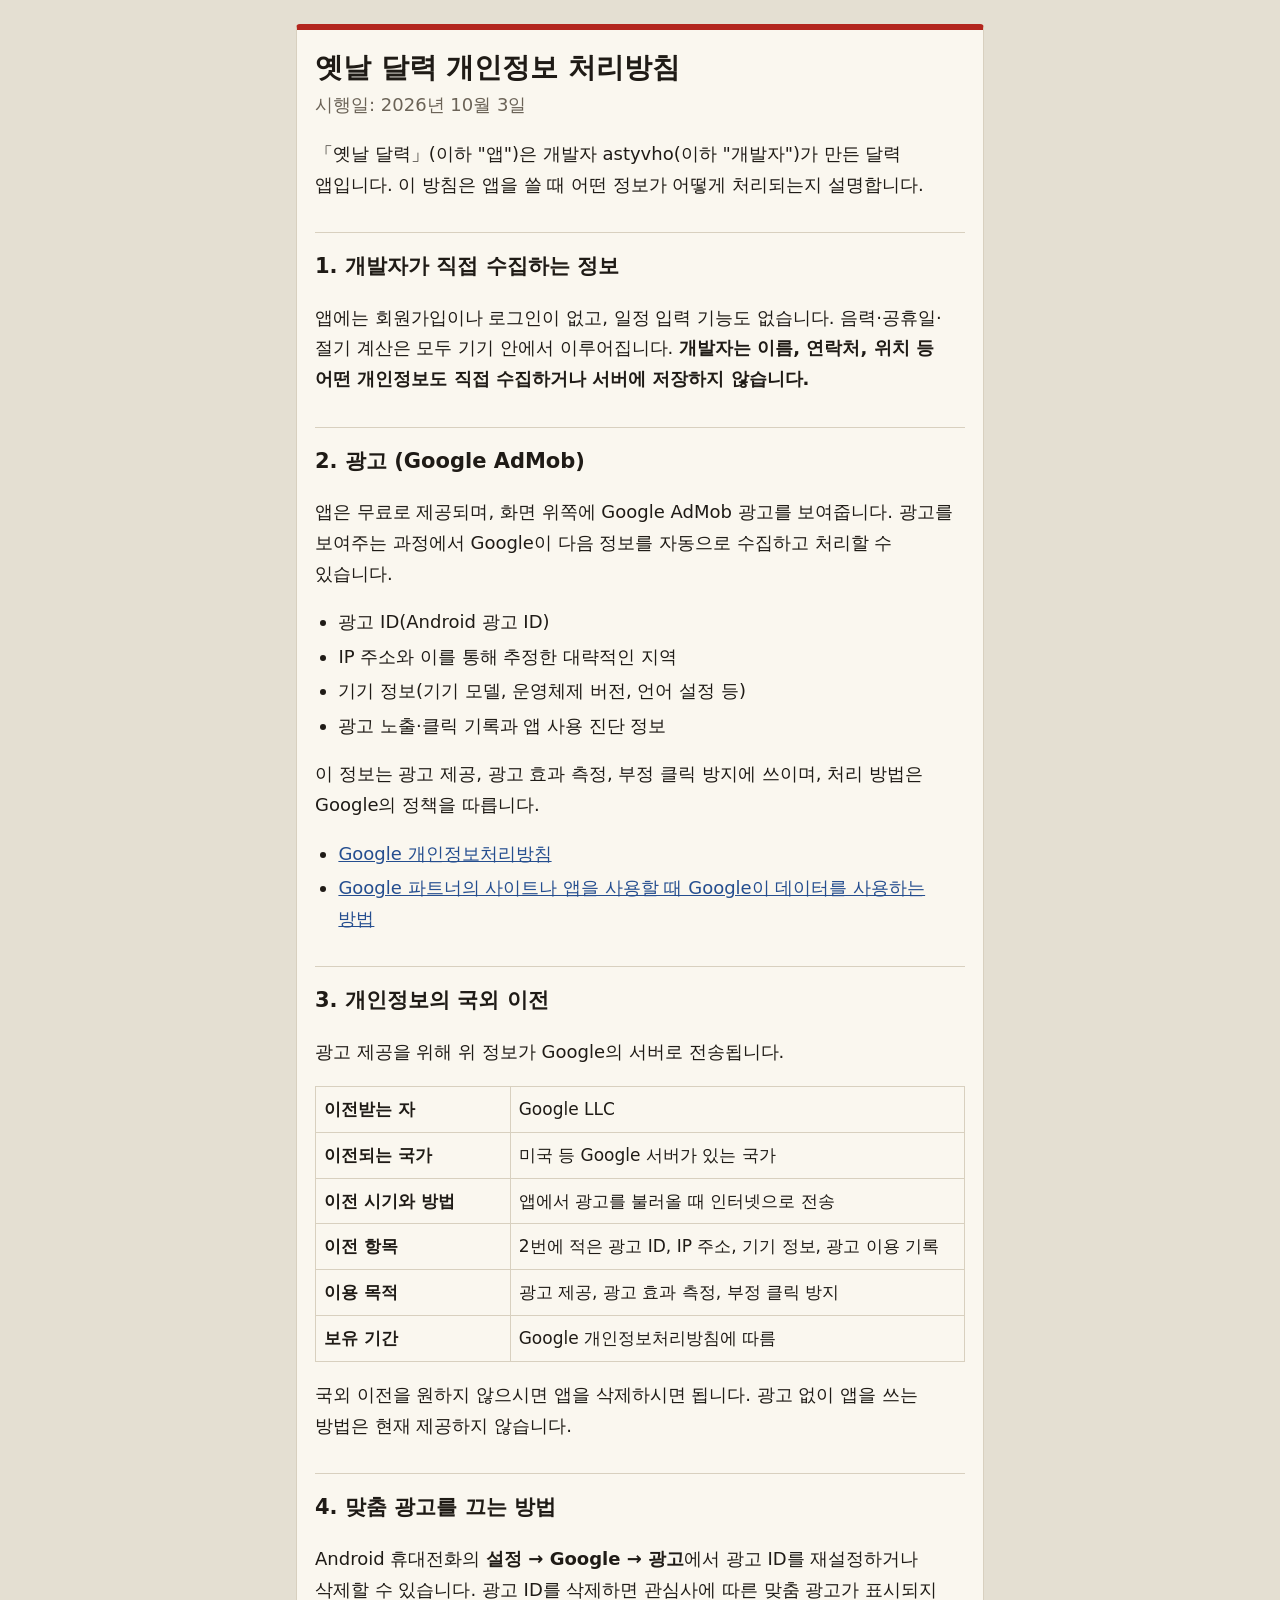
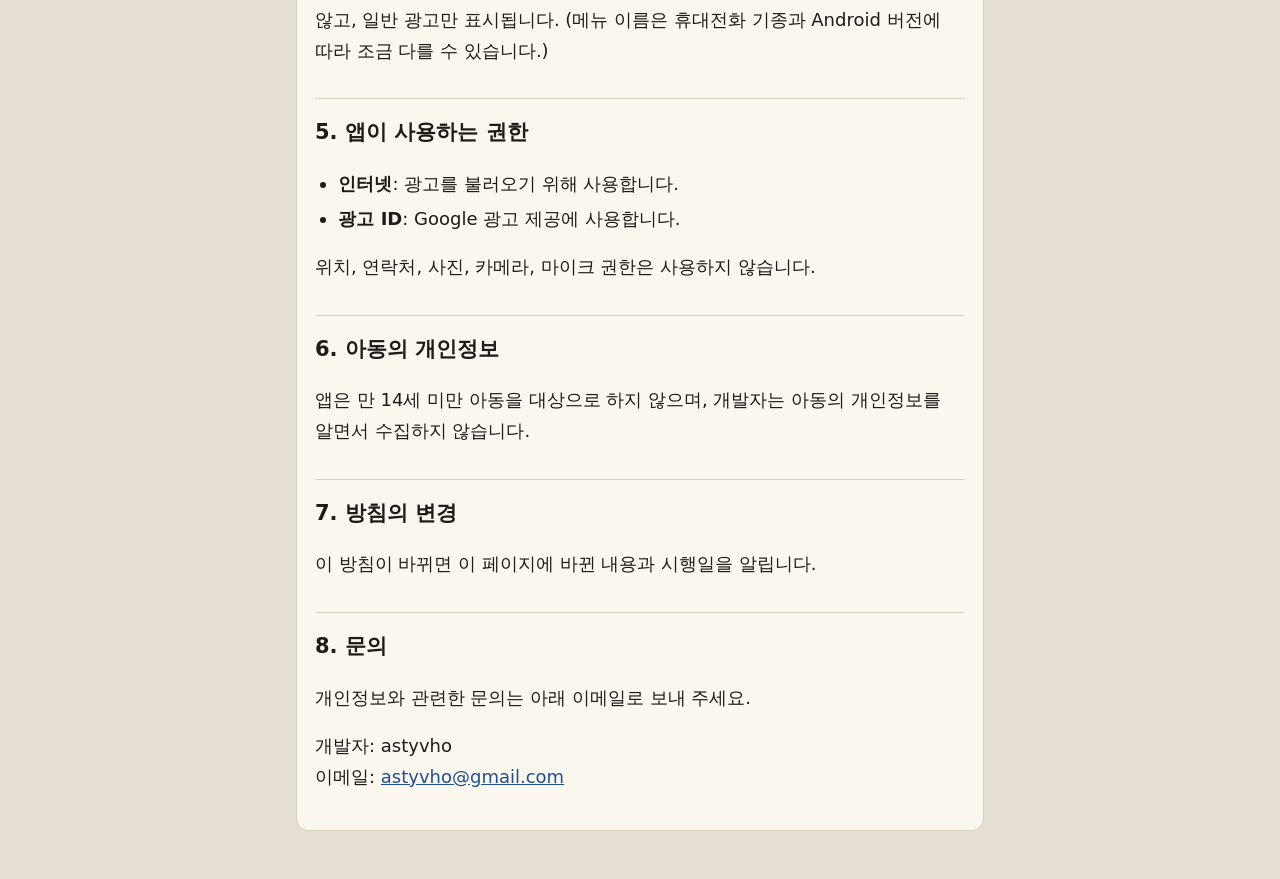
==== old-calendar/privacy.html @ 9ac1f3a6 "옛날 달력 개인정보 처리방침과 app-ads.txt 추가 Co-Authored-By: Claude Opus 5.5 <noreply@anthropic.com>" ====
<!DOCTYPE html>
<html lang="ko">
<head>
<meta charset="utf-8">
<meta name="viewport" content="width=device-width, initial-scale=1">
<title>옛날 달력 개인정보 처리방침</title>
<link rel="stylesheet" href="/style.css">
</head>
<body>
<main>
<div class="sheet">
<h1>옛날 달력 개인정보 처리방침</h1>
<p class="meta">시행일: 2026년 10월 3일</p>

<p>「옛날 달력」(이하 "앱")은 개발자 astyvho(이하 "개발자")가 만든 달력 앱입니다. 이 방침은 앱을 쓸 때 어떤 정보가 어떻게 처리되는지 설명합니다.</p>

<h2>1. 개발자가 직접 수집하는 정보</h2>
<p>앱에는 회원가입이나 로그인이 없고, 일정 입력 기능도 없습니다. 음력·공휴일·절기 계산은 모두 기기 안에서 이루어집니다. <strong>개발자는 이름, 연락처, 위치 등 어떤 개인정보도 직접 수집하거나 서버에 저장하지 않습니다.</strong></p>

<h2>2. 광고 (Google AdMob)</h2>
<p>앱은 무료로 제공되며, 화면 위쪽에 Google AdMob 광고를 보여줍니다. 광고를 보여주는 과정에서 Google이 다음 정보를 자동으로 수집하고 처리할 수 있습니다.</p>
<ul>
<li>광고 ID(Android 광고 ID)</li>
<li>IP 주소와 이를 통해 추정한 대략적인 지역</li>
<li>기기 정보(기기 모델, 운영체제 버전, 언어 설정 등)</li>
<li>광고 노출·클릭 기록과 앱 사용 진단 정보</li>
</ul>
<p>이 정보는 광고 제공, 광고 효과 측정, 부정 클릭 방지에 쓰이며, 처리 방법은 Google의 정책을 따릅니다.</p>
<ul>
<li><a href="https://policies.google.com/privacy?hl=ko">Google 개인정보처리방침</a></li>
<li><a href="https://policies.google.com/technologies/partner-sites?hl=ko">Google 파트너의 사이트나 앱을 사용할 때 Google이 데이터를 사용하는 방법</a></li>
</ul>

<h2>3. 개인정보의 국외 이전</h2>
<p>광고 제공을 위해 위 정보가 Google의 서버로 전송됩니다.</p>
<table>
<tr><th>이전받는 자</th><td>Google LLC</td></tr>
<tr><th>이전되는 국가</th><td>미국 등 Google 서버가 있는 국가</td></tr>
<tr><th>이전 시기와 방법</th><td>앱에서 광고를 불러올 때 인터넷으로 전송</td></tr>
<tr><th>이전 항목</th><td>2번에 적은 광고 ID, IP 주소, 기기 정보, 광고 이용 기록</td></tr>
<tr><th>이용 목적</th><td>광고 제공, 광고 효과 측정, 부정 클릭 방지</td></tr>
<tr><th>보유 기간</th><td>Google 개인정보처리방침에 따름</td></tr>
</table>
<p>국외 이전을 원하지 않으시면 앱을 삭제하시면 됩니다. 광고 없이 앱을 쓰는 방법은 현재 제공하지 않습니다.</p>

<h2>4. 맞춤 광고를 끄는 방법</h2>
<p>Android 휴대전화의 <strong>설정 → Google → 광고</strong>에서 광고 ID를 재설정하거나 삭제할 수 있습니다. 광고 ID를 삭제하면 관심사에 따른 맞춤 광고가 표시되지 않고, 일반 광고만 표시됩니다. (메뉴 이름은 휴대전화 기종과 Android 버전에 따라 조금 다를 수 있습니다.)</p>

<h2>5. 앱이 사용하는 권한</h2>
<ul>
<li><strong>인터넷</strong>: 광고를 불러오기 위해 사용합니다.</li>
<li><strong>광고 ID</strong>: Google 광고 제공에 사용합니다.</li>
</ul>
<p>위치, 연락처, 사진, 카메라, 마이크 권한은 사용하지 않습니다.</p>

<h2>6. 아동의 개인정보</h2>
<p>앱은 만 14세 미만 아동을 대상으로 하지 않으며, 개발자는 아동의 개인정보를 알면서 수집하지 않습니다.</p>

<h2>7. 방침의 변경</h2>
<p>이 방침이 바뀌면 이 페이지에 바뀐 내용과 시행일을 알립니다.</p>

<h2>8. 문의</h2>
<p>개인정보와 관련한 문의는 아래 이메일로 보내 주세요.</p>
<p>개발자: astyvho<br>이메일: <a href="mailto:astyvho@gmail.com">astyvho@gmail.com</a></p>
</div>
</main>
</body>
</html>
---- style.css ----
:root{--bg:#E4DFD2;--paper:#FAF7EF;--ink:#1F1B16;--sub:#6B6357;--line:#D8D0BF;--red:#B3261E;--link:#254E8F}
@media (prefers-color-scheme:dark){:root{--bg:#14120F;--paper:#1E1B17;--ink:#EDE6D8;--sub:#9C9384;--line:#352F27;--red:#E5675C;--link:#7FA4E0}}
*{box-sizing:border-box}
html{-webkit-text-size-adjust:100%;text-size-adjust:100%}
body{margin:0;background:var(--bg);color:var(--ink);font-family:system-ui,-apple-system,"Apple SD Gothic Neo","Malgun Gothic","Noto Sans CJK KR","Roboto",sans-serif;font-size:18px;line-height:1.7;word-break:keep-all;overflow-wrap:break-word}
main{max-width:720px;margin:0 auto;padding:24px 16px 48px}
.sheet{background:var(--paper);border:1px solid var(--line);border-top:6px solid var(--red);border-radius:4px 4px 12px 12px;padding:20px 18px}
h1{font-size:28px;line-height:1.3;margin:0 0 4px}
h2{font-size:21px;margin:32px 0 8px;padding-top:16px;border-top:1px solid var(--line)}
.meta{color:var(--sub);margin:0 0 16px}
a{color:var(--link)}
ul{padding-left:1.3em}
li+li{margin-top:4px}
table{width:100%;border-collapse:collapse;font-size:17px}
th,td{border:1px solid var(--line);padding:8px;text-align:left;vertical-align:top}
th{width:30%;font-weight:700}
.apps{list-style:none;padding:0}
.apps a{display:block;padding:14px 0;font-size:20px;font-weight:700}
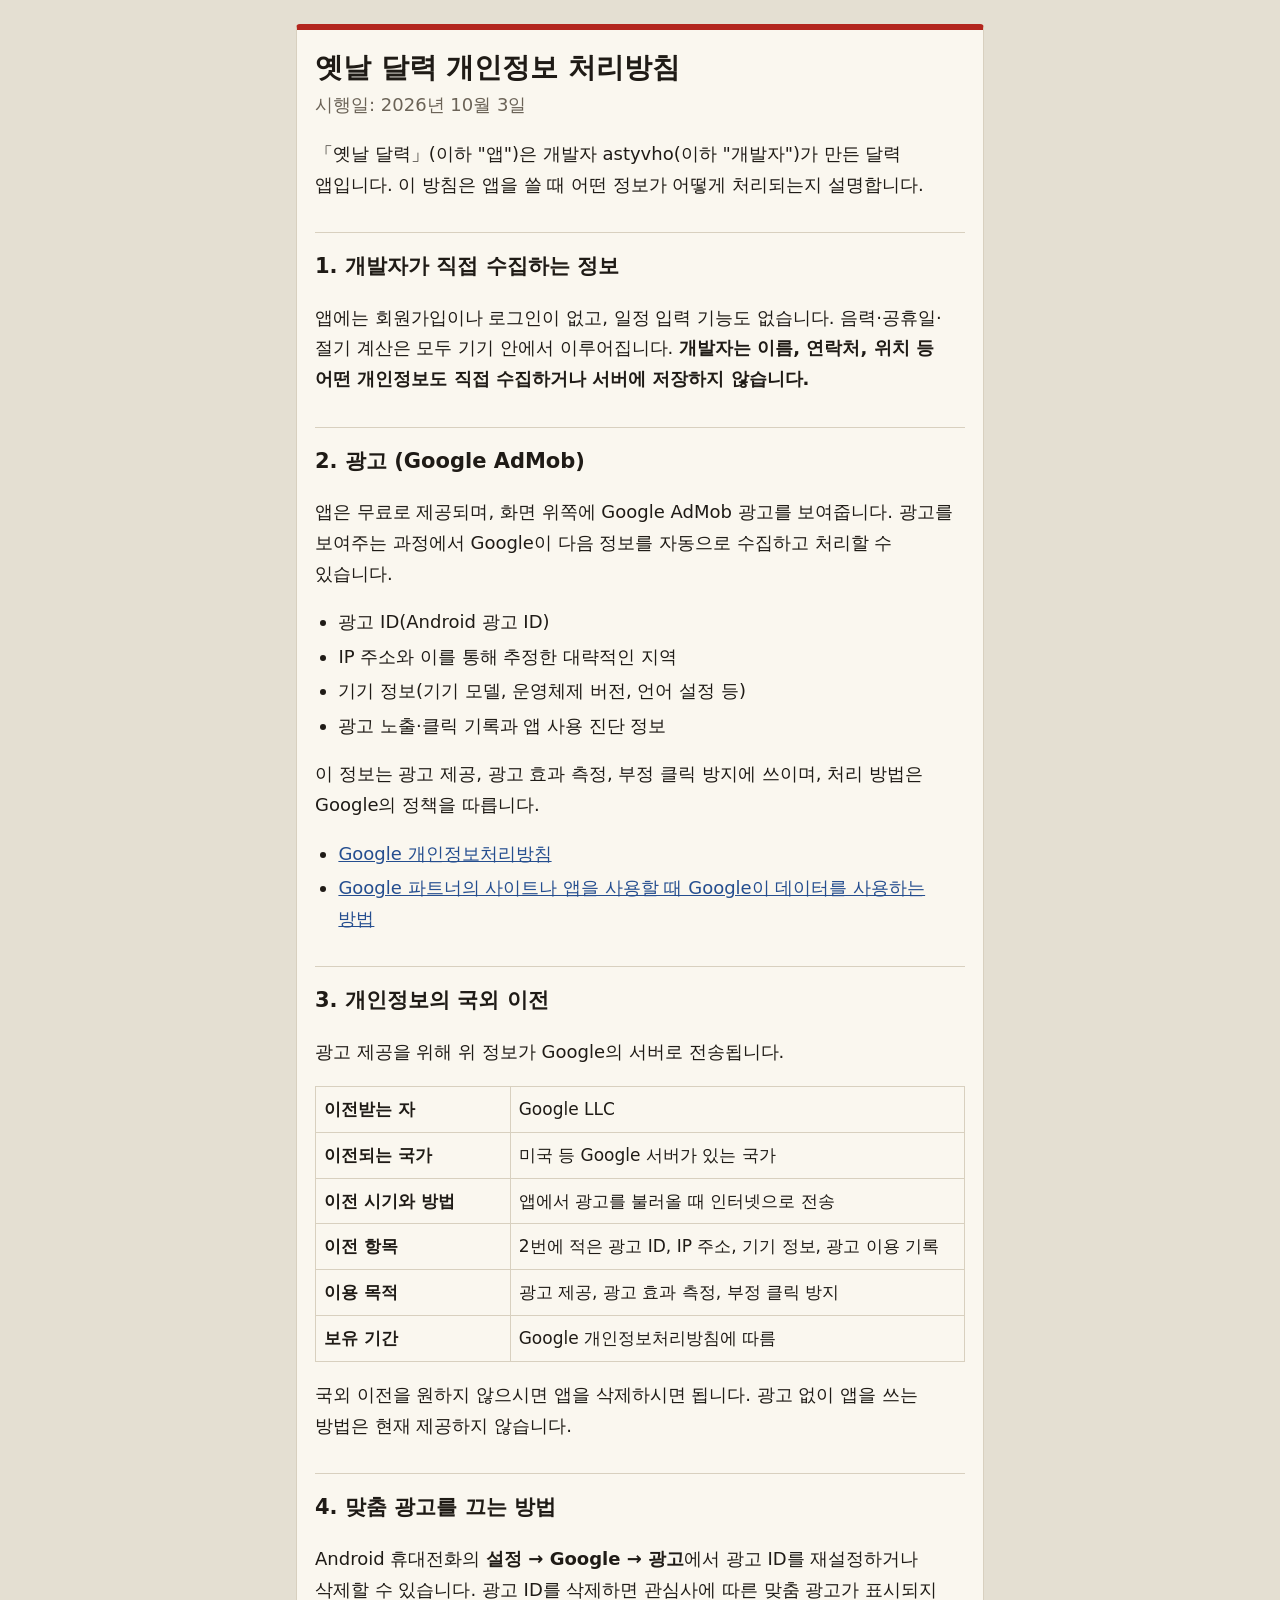
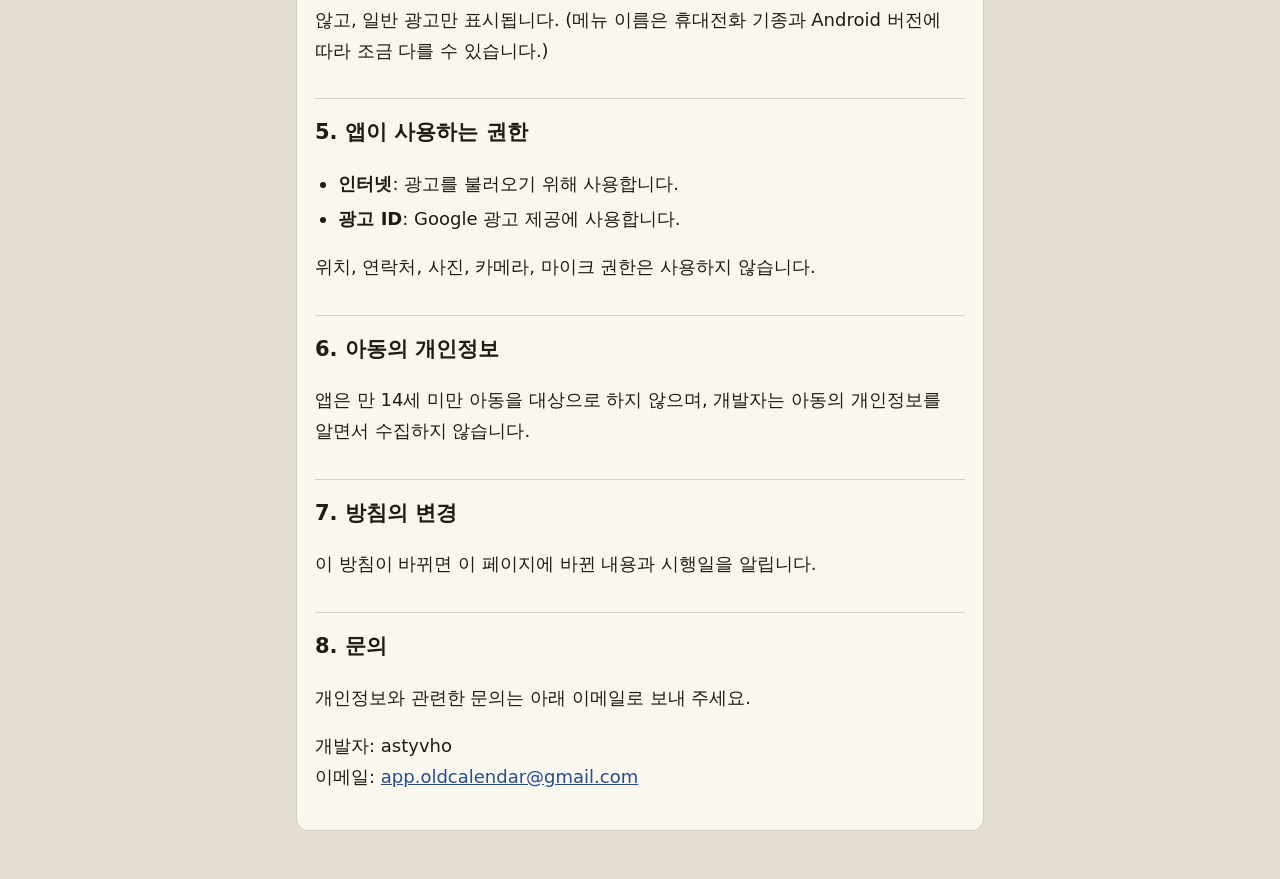
==== commit 4993522b: "문의 이메일을 앱 전용 주소로 변경 Co-Authored-By: Claude Opus 5.5 <noreply@anthropic.com>" ====
--- a/old-calendar/privacy.html
+++ b/old-calendar/privacy.html
@@ -61,7 +61,7 @@
 
 <h2>8. 문의</h2>
 <p>개인정보와 관련한 문의는 아래 이메일로 보내 주세요.</p>
-<p>개발자: astyvho<br>이메일: <a href="mailto:astyvho@gmail.com">astyvho@gmail.com</a></p>
+<p>개발자: astyvho<br>이메일: <a href="mailto:app.oldcalendar@gmail.com">app.oldcalendar@gmail.com</a></p>
 </div>
 </main>
 </body>
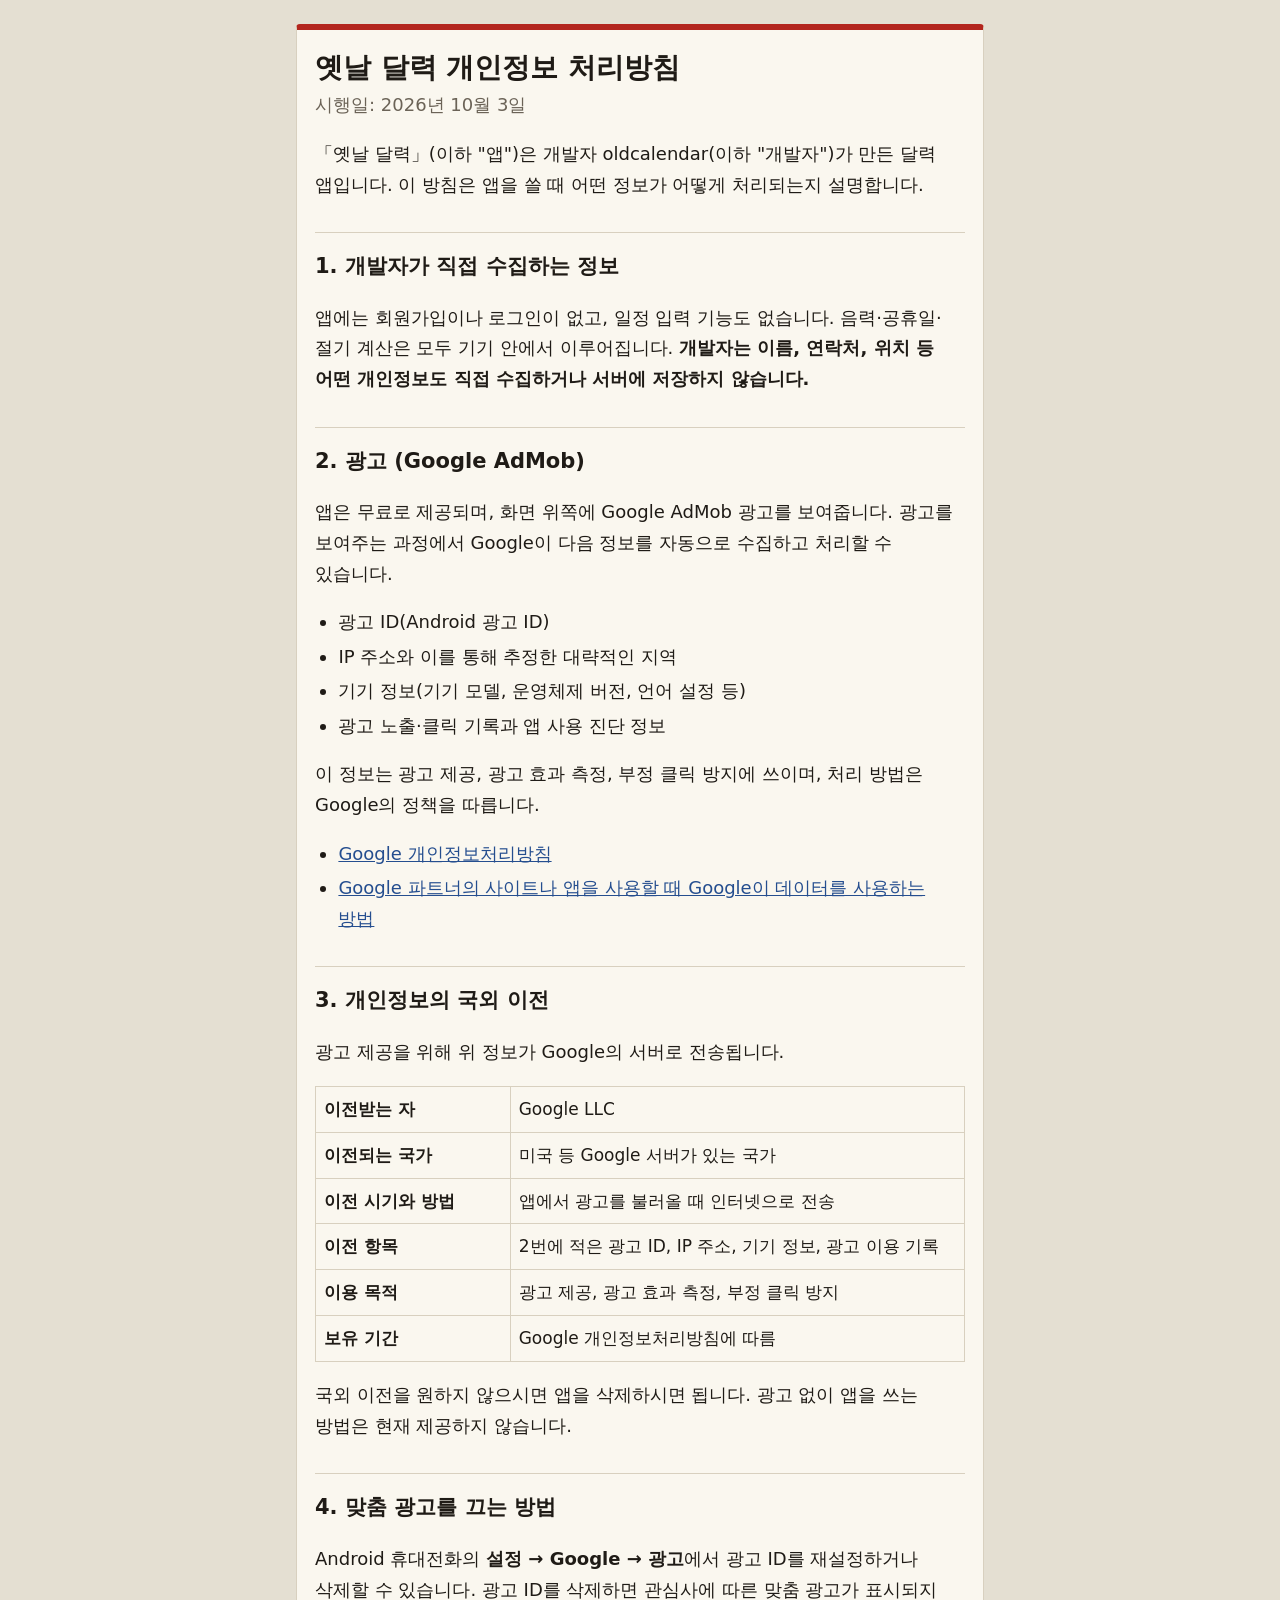
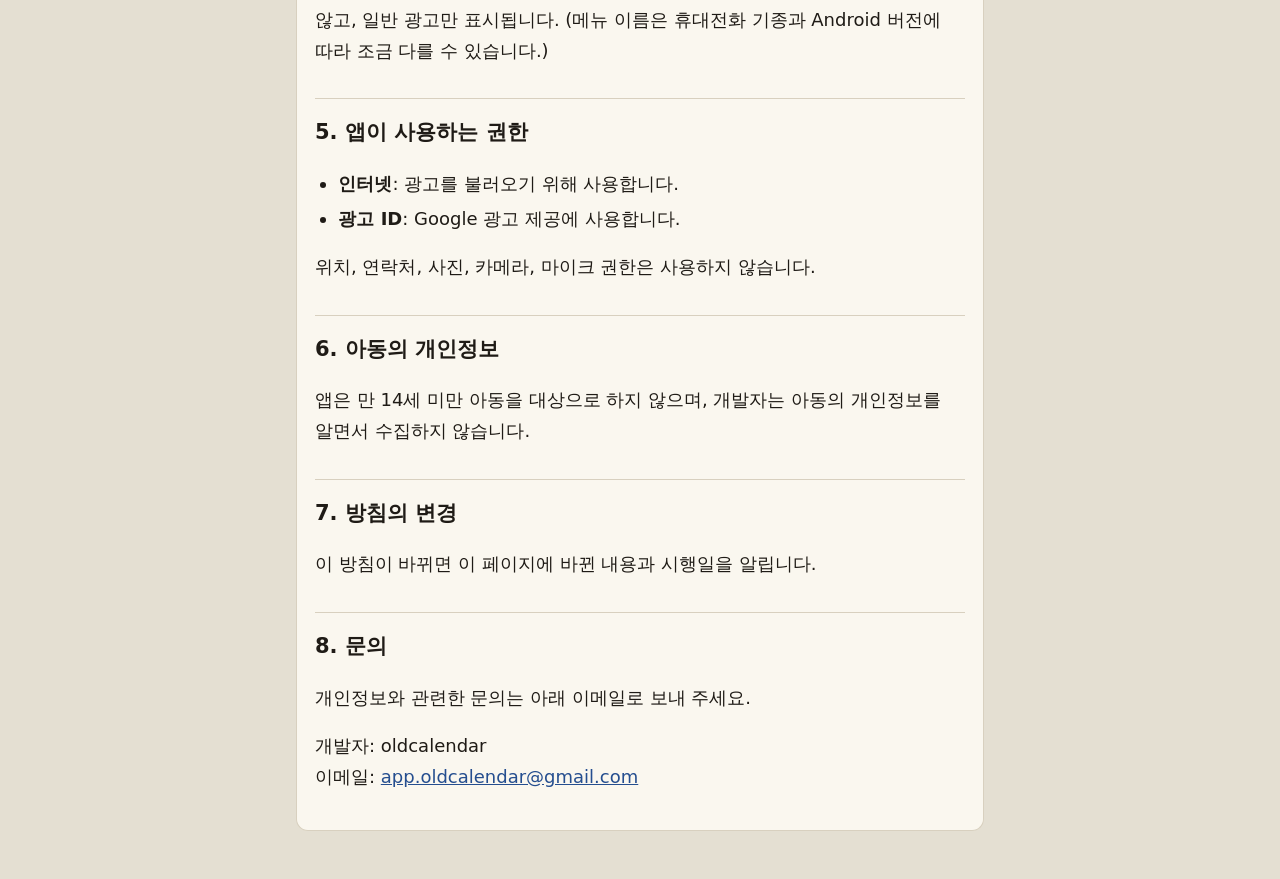
==== commit 8da4ff7e: "표시되는 개발자 이름을 oldcalendar로 변경 Co-Authored-By: Claude Opus 5.5 <noreply@anthropic.com>" ====
--- a/old-calendar/privacy.html
+++ b/old-calendar/privacy.html
@@ -12,7 +12,7 @@
 <h1>옛날 달력 개인정보 처리방침</h1>
 <p class="meta">시행일: 2026년 10월 3일</p>
 
-<p>「옛날 달력」(이하 "앱")은 개발자 astyvho(이하 "개발자")가 만든 달력 앱입니다. 이 방침은 앱을 쓸 때 어떤 정보가 어떻게 처리되는지 설명합니다.</p>
+<p>「옛날 달력」(이하 "앱")은 개발자 oldcalendar(이하 "개발자")가 만든 달력 앱입니다. 이 방침은 앱을 쓸 때 어떤 정보가 어떻게 처리되는지 설명합니다.</p>
 
 <h2>1. 개발자가 직접 수집하는 정보</h2>
 <p>앱에는 회원가입이나 로그인이 없고, 일정 입력 기능도 없습니다. 음력·공휴일·절기 계산은 모두 기기 안에서 이루어집니다. <strong>개발자는 이름, 연락처, 위치 등 어떤 개인정보도 직접 수집하거나 서버에 저장하지 않습니다.</strong></p>
@@ -61,7 +61,7 @@
 
 <h2>8. 문의</h2>
 <p>개인정보와 관련한 문의는 아래 이메일로 보내 주세요.</p>
-<p>개발자: astyvho<br>이메일: <a href="mailto:app.oldcalendar@gmail.com">app.oldcalendar@gmail.com</a></p>
+<p>개발자: oldcalendar<br>이메일: <a href="mailto:app.oldcalendar@gmail.com">app.oldcalendar@gmail.com</a></p>
 </div>
 </main>
 </body>
